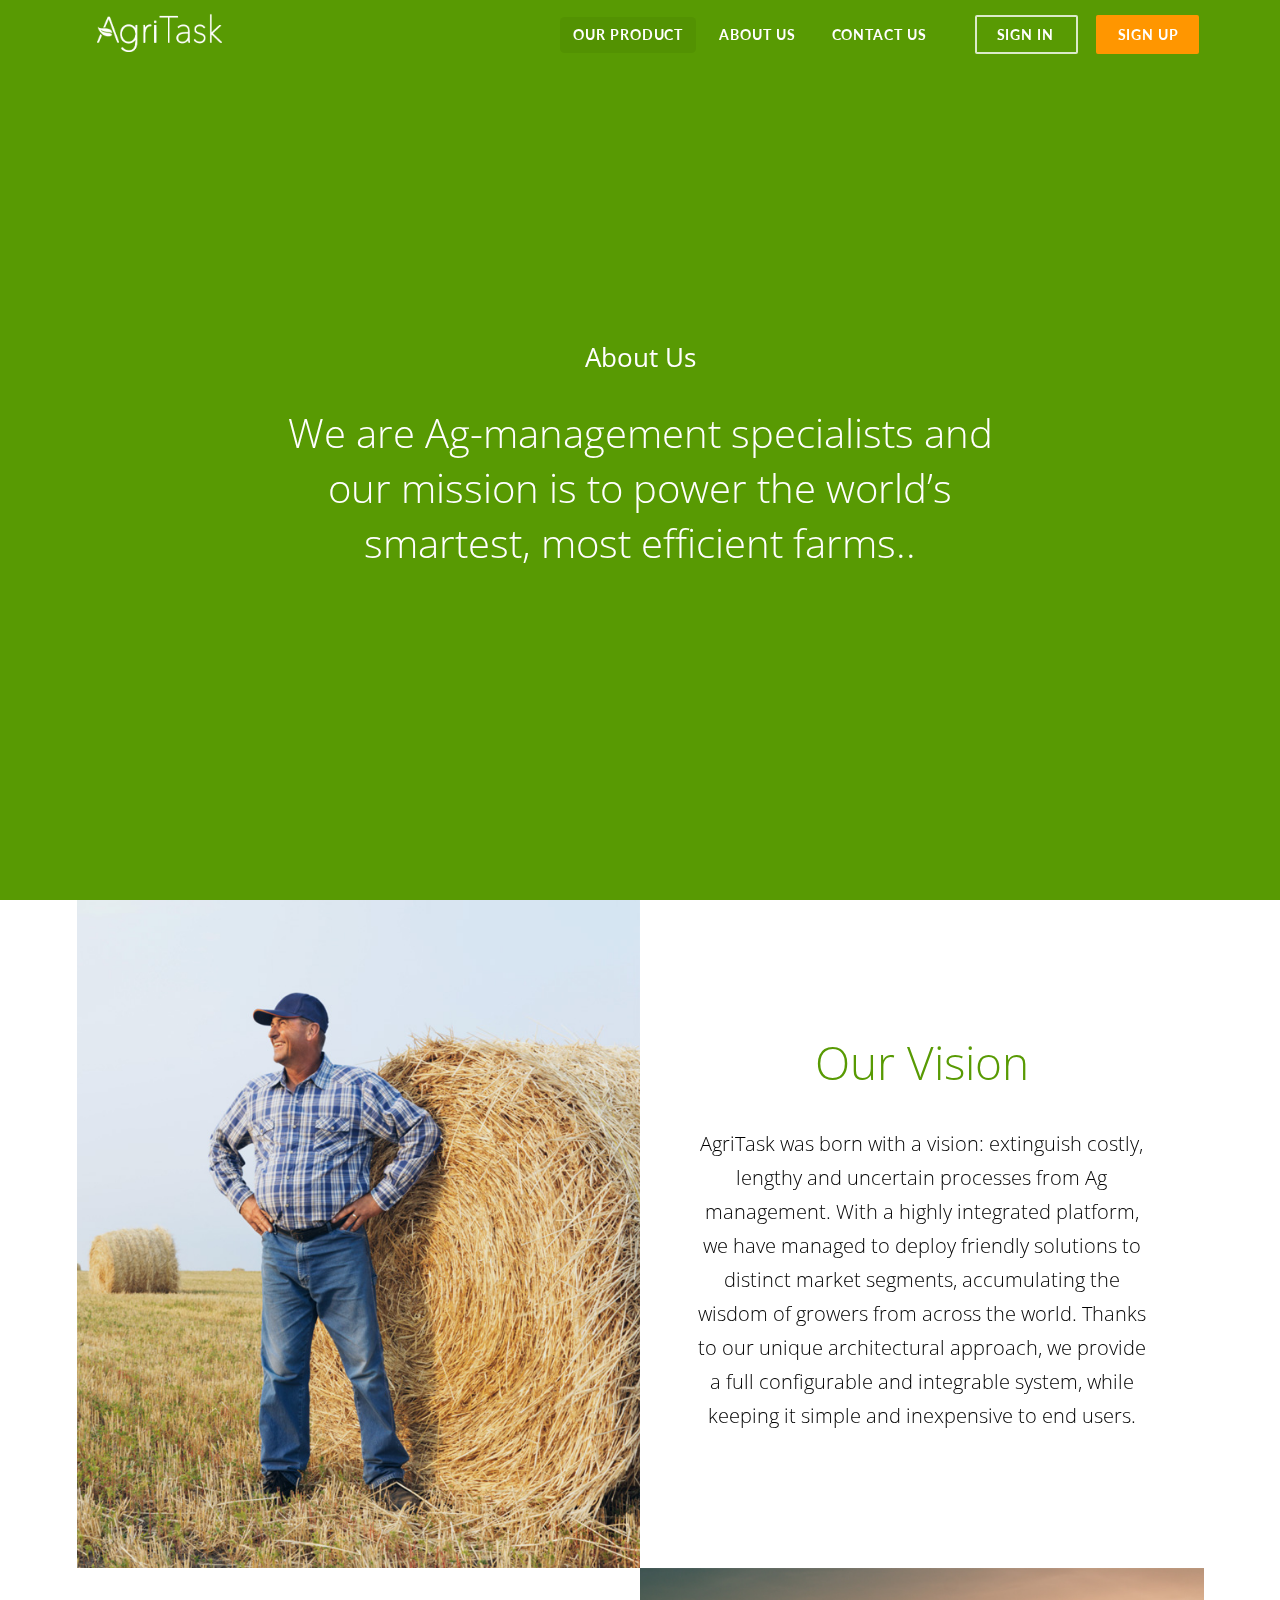
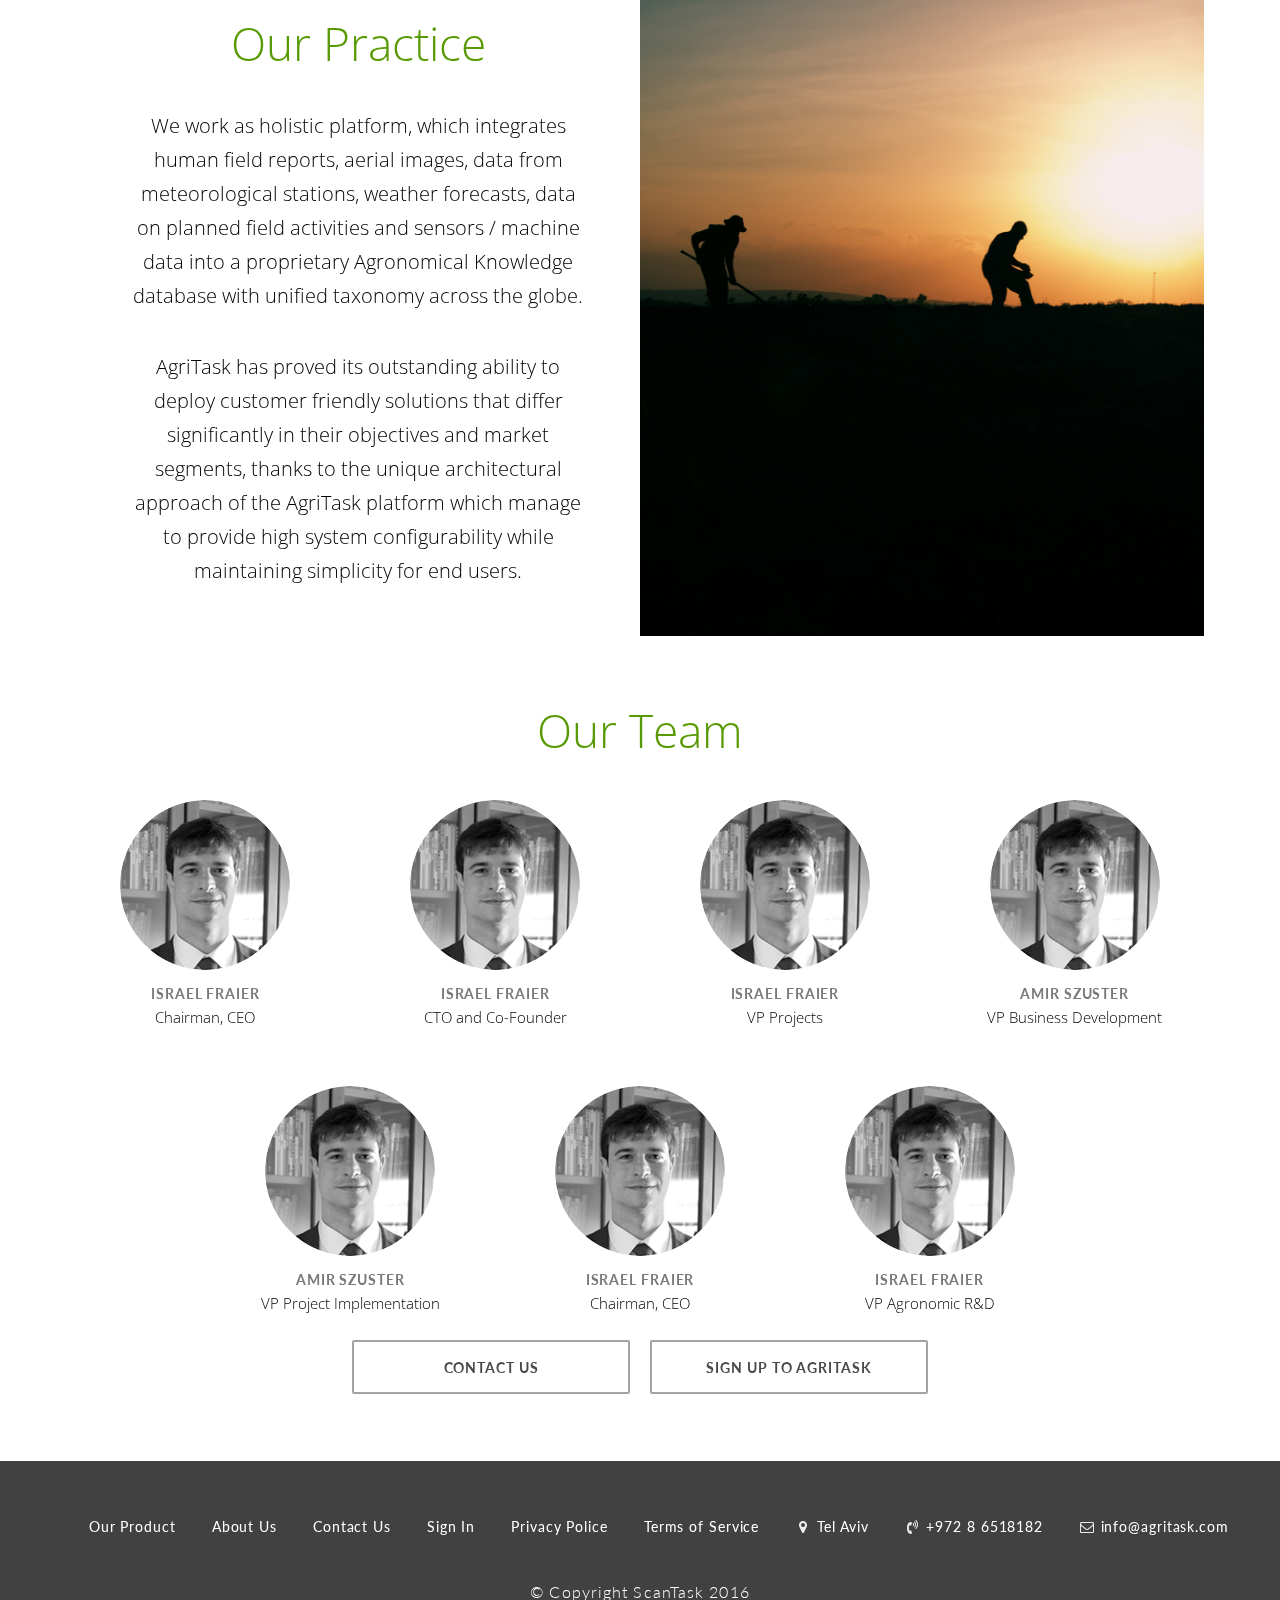
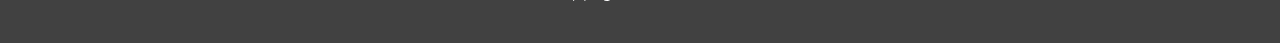
==== agritask/about-us.html @ ea3a4d29 "fixes from latest" ====
<!DOCTYPE html>
<html lang="en">
<head>
  <meta charset="UTF-8">
  <title>Agri task</title>
  <meta name="description" content="">
  <meta name="title" content="">
  <meta name="author" content="">
  <meta name="viewport" content="width=device-width, initial-scale=1, maximum-scale=1">

      <!-- =========================
        FAV AND TOUCH ICONS  
        ============================== -->
        <link rel="icon" href="favicon.ico">
<!--         <link rel="apple-touch-icon" href="images/apple-touch-icon.png">
        <link rel="apple-touch-icon" sizes="32x32" href="images/fav_icon32x32.png">
        <link rel="apple-touch-icon" sizes="48x48" href="images/fav_icon48x48.png">
        <link rel="apple-touch-icon" sizes="256x256" href="images/fav_icon256x256.png">  -->



        <!-- add your styles here -->

        <link rel="stylesheet" type="text/css" href="stylesheets/semantic.min.css">
        <link rel="stylesheet" type="text/css" href="stylesheets/owl.carousel.css">
        <link rel="stylesheet" type="text/css" href="stylesheets/screen.css"/>

        <!-- add your styles here -->
      </head>
      <body>


        <!-- main-wrapper start-->
        <header class="mobile-only">
          <a href="javascript:void(0)" class="mobile-btn">
            <i class="sidebar icon"></i>
          </a>
          <a href="index.html" class="mobile-logo">
            <img src="images/Logo.png">
          </a>
        </header>
        <div class="pushable start-page">

          <!-- mobile menu start -->
          <div class="ui left vertical menu right sidebar hidden mobile-menu">
            <a href="index.html" class="item active">Our product</a>
            <a href="about-us.html" class="item">About us </a>
            <a href="#" class="item">Contact us </a>
          </div>
          <!-- mobile menu end -->

          <div class="pusher">
            <div class="loader"></div>

            <!-- desktop-header-start -->
            <header class="desktop-only">
              <div class="ui top secondary menu desktop-menu main-menu">
                <div class="ui container">
                  <div class="item logo">
                    <a href="index.html">
                      <img src="images/Logo_white.png">
                      <img class="scroll-logo" src="images/Logo.png">
                    </a>
                  </div>
                  <div class="right menu">
                    <a href="index.html" class="item see-below active">Our product</a>
                    <a href="about-us.html" class="item">About us </a>
                    <a href="#" class="item">Contact us </a>
                    <div class="right menu sign-buttons">
                      <a href="#" class="item sign">Sign in </a>
                      <a href="#" class="item sign active">Sign up </a>
                    </div>
                  </div>
                </div>
              </div>
            </header>
            <!-- desktop-header-end -->

            <!-- main-content-start -->
            <main>
              <div class="loader"></div>
              <section class="hero-background-about-us" style="background-image: linear-gradient(to bottom, rgba(88,154,3,1), rgba(88,154,3,1));">
                <div class="ui container">
                  <div class="hero-text-wrap">
                    <h1>
                      About Us
                    </h1>
                    <p class="sub-header">
                      We are Ag-management specialists and our mission is to power the world’s smartest, most efficient farms..
                    </p>
                  </div>
                </div>
              </section>
              <section class="teaser-with-text-wrap left-img about-us">
                <div class="ui container">
                  <div class="teaser-text-flex-wrap">
                   <div class="teaser-text-block">
                     <h2>
                       Our Vision
                     </h2>
                     <p>
                      AgriTask was born with a vision: extinguish costly, lengthy and uncertain processes from Ag management. With a highly integrated platform, we have managed to deploy friendly solutions to distinct market segments, accumulating the wisdom of growers from across the world. Thanks to our unique architectural approach, we provide a full configurable and integrable system, while keeping it simple and inexpensive to end users.
                    </p>
                  </div>
                  <div class="teaser-img-block" style="background-image: linear-gradient(180deg, rgba(0, 0, 0, 0), rgba(0, 0, 0, 0)), url(images/farmer_about.jpg);"></div>
                </div>
              </div>
            </section>
            <section class="teaser-with-text-wrap about-us">
              <div class="ui container">

                <div class="teaser-text-flex-wrap">
                 <div class="teaser-text-block">
                   <h2>
                     Our Practice
                   </h2>
                   <p>
                    We work as holistic platform, which integrates human field reports, aerial images, data from meteorological stations, weather forecasts, data on planned field activities and sensors / machine data into a proprietary Agronomical Knowledge database with unified taxonomy across the globe. 
                  </p>
                  <p>
                    AgriTask has proved its outstanding ability to deploy customer friendly solutions that differ significantly in their objectives and market segments, thanks to the unique architectural approach of the AgriTask platform which manage to provide high system configurability while maintaining simplicity for end users.
                  </p>
                </div>
                <div class="teaser-img-block" style="background-image: linear-gradient(180deg, rgba(0, 0, 0, 0), rgba(0, 0, 0, 0)), url(images/workers_about.jpg);"></div>
              </div>
            </div>
          </section>
          <section class="our-team">
            <div class="ui container">
              <h2>
                Our Team
              </h2>
              <div class="ui four column centered doubling grid">
                <div class="column">
                  <div class="single-team-user-wrap">
                    <img src="images/about pictures/Amir_hover.png" alt="">
                    <div class="team-user-text">
                      <h5>Israel Fraier</h5>
                      <p>Chairman, CEO</p>
                    </div>
                  </div>
                </div>
                <div class="column">
                  <div class="single-team-user-wrap">
                    <img src="images/about pictures/Amir_hover.png" alt="">
                    <div class="team-user-text">
                      <h5>Israel Fraier</h5>
                      <p>CTO and Co-Founder</p>
                    </div>
                  </div>
                </div>
                <div class="column">
                  <div class="single-team-user-wrap">
                    <img src="images/about pictures/Amir_hover.png" alt="">
                    <div class="team-user-text">
                      <h5>Israel Fraier</h5>
                      <p>VP Projects</p>
                    </div>
                  </div>
                </div>
                <div class="column">
                  <div class="single-team-user-wrap">
                    <img src="images/about pictures/Amir_hover.png" alt="">
                    <div class="team-user-text">
                      <h5>Amir Szuster</h5>
                      <p>VP Business Development</p>
                    </div>
                  </div>
                </div>
                <div class="column">
                  <div class="single-team-user-wrap">
                    <img src="images/about pictures/Amir_hover.png" alt="">
                    <div class="team-user-text">
                      <h5>Amir Szuster</h5>
                      <p>VP Project Implementation</p>
                    </div>
                  </div>
                </div>
                <div class="column">
                  <div class="single-team-user-wrap">
                    <img src="images/about pictures/Amir_hover.png" alt="">
                    <div class="team-user-text">
                      <h5>Israel Fraier</h5>
                      <p>Chairman, CEO</p>
                    </div>
                  </div>
                </div>
                <div class="column">
                  <div class="single-team-user-wrap">
                    <img src="images/about pictures/Amir_hover.png" alt="">
                    <div class="team-user-text">
                      <h5>Israel Fraier</h5>
                      <p>VP Agronomic R&amp;D</p>
                    </div>
                  </div>
                </div>
              </div>
              <div class="wrapper-sinup-btns">
                <div class="signup-btns">
                  <a href="#">Contact US</a>
                  <a href="#">SIGN UP to agritask</a>
                </div>
              </div>
            </div>
          </section>
        </main>
        <!-- main-content-end -->

        <!-- main-footer-start -->
        <footer>
          <div class="ui container">
            <div class="ui secondary menu sitemap-menu">
              <a href="#" class="item">
                Our Product
              </a>
              <a href="#" class="item">
                About Us
              </a>
              <a href="#" class="item">
                Contact Us
              </a>
              <a href="#" class="item">
                Sign In
              </a>
              <a href="#" class="item">
                Privacy Police
              </a>
              <a href="#" class="item">
                Terms of Service
              </a>
              <div class="right menu">
                <a href="#" class="ui item">
                  <i class="marker icon"></i>
                  Tel Aviv
                </a>
                <a href="#" class="ui item">
                  <i class="volume control phone icon"></i>
                  +972 8 6518182
                </a>
                <a href="#" class="ui item">
                  <i class="mail outline icon"></i>
                  info@agritask.com
                </a>
              </div>
            </div>
            <p class="copyright">
              © Copyright ScanTask 2016
            </p>
          </div>
        </footer>
        <!-- main-footer-end -->
      </div>
    </div>

    <!-- main-wrapper end -->

    <!-- add your scripts here -->

    <script src="js/jquery-2.2.3.min.js"></script>
    <script src="js/semantic.min.js"></script>
    <script src="js/owl.carousel.min.js"></script>
    <script src="js/init.js"></script>

    <!-- add your scripts here -->
  </body>
  </html>
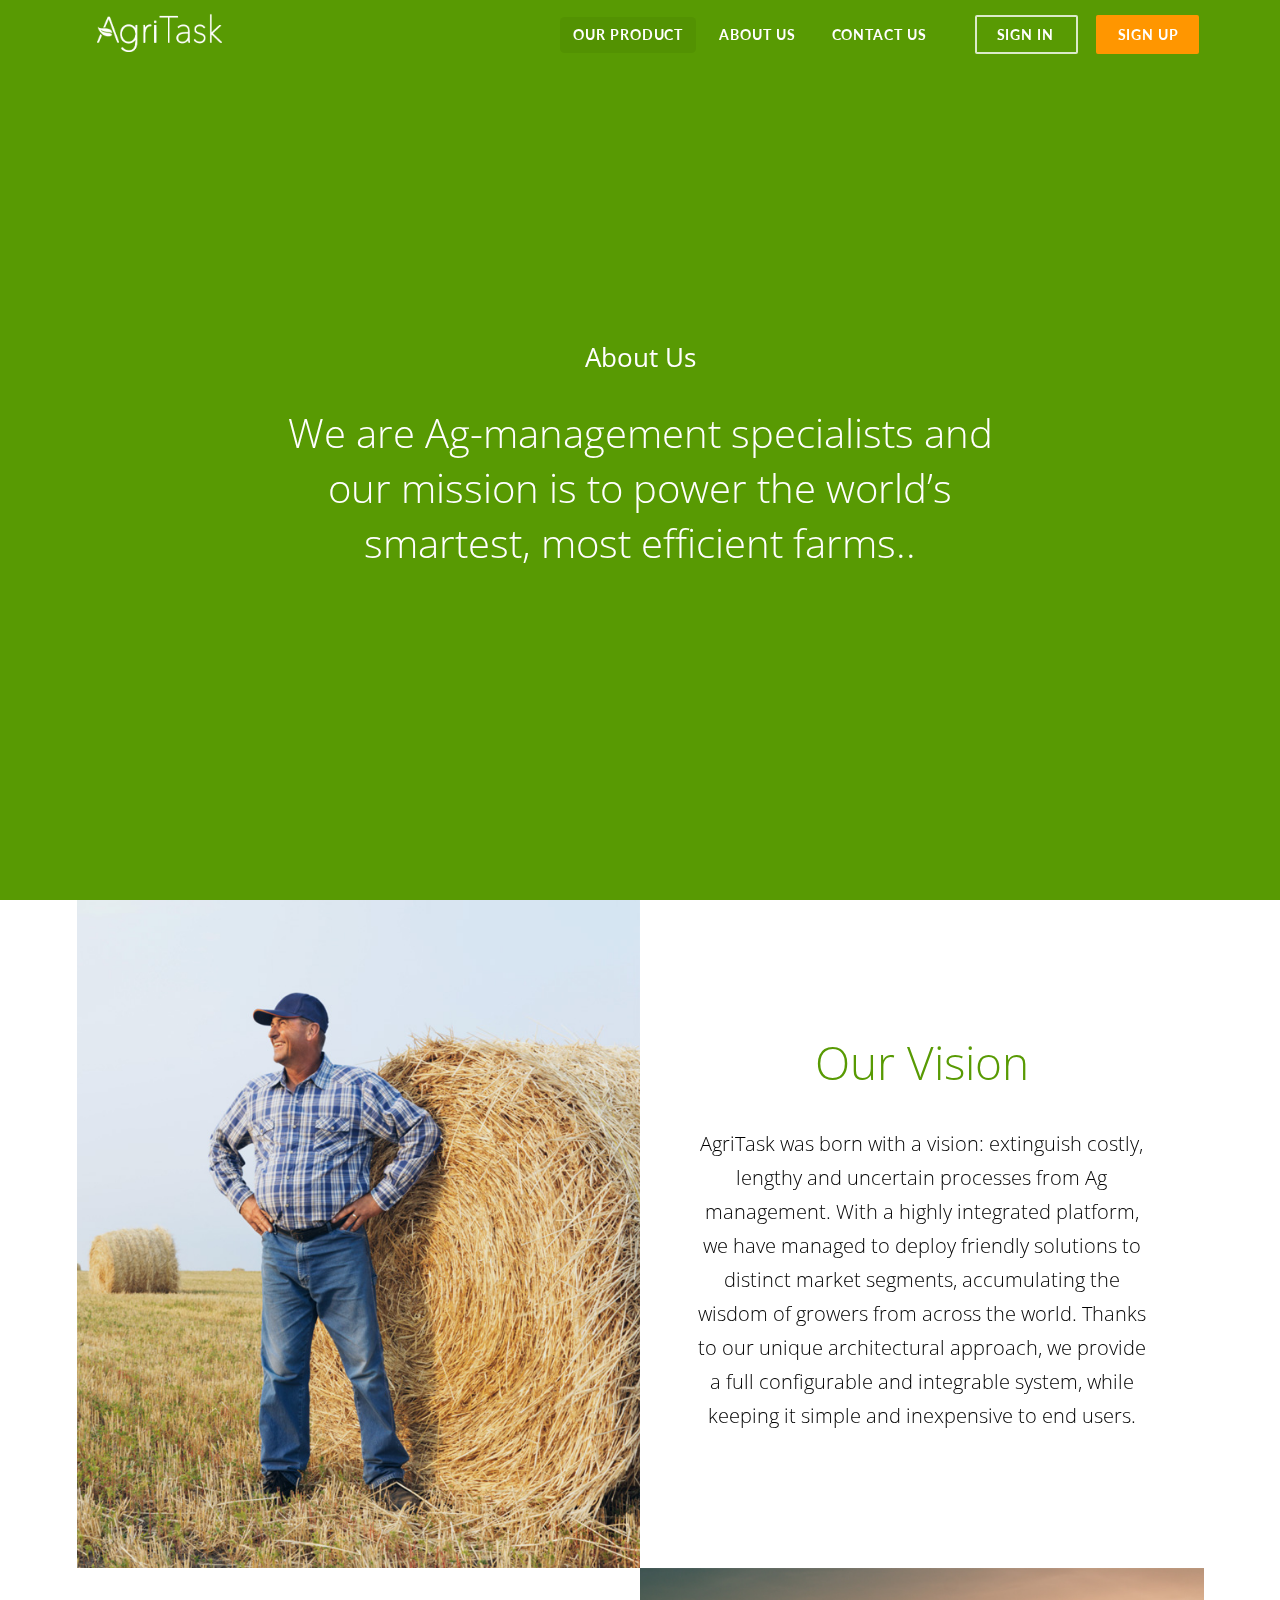
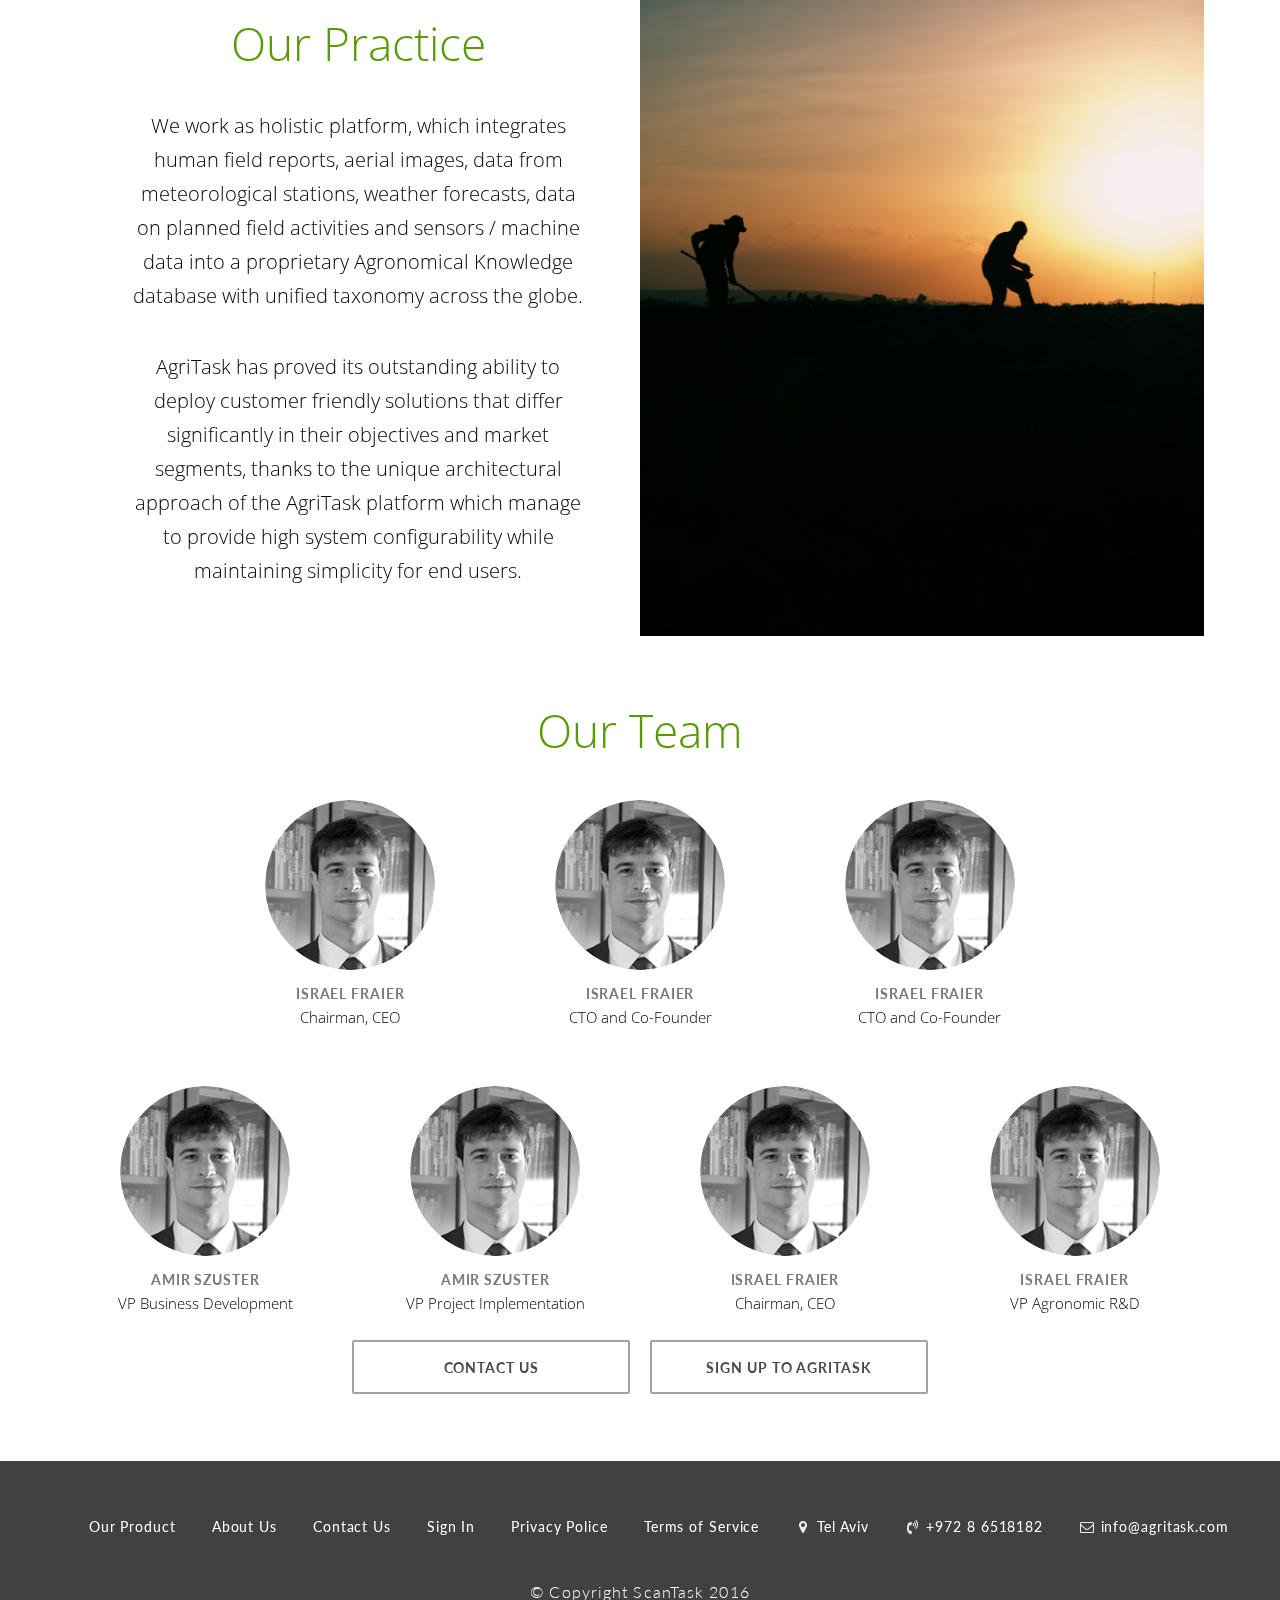
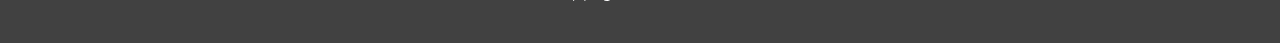
==== commit 4519229e: "member item changed position" ====
--- a/agritask/about-us.html
+++ b/agritask/about-us.html
@@ -154,10 +154,21 @@
                     <img src="images/about pictures/Amir_hover.png" alt="">
                     <div class="team-user-text">
                       <h5>Israel Fraier</h5>
+                      <p>CTO and Co-Founder</p>
+                    </div>
+                  </div>
+                </div>
+                <div class="column mobile-only">
+                  <div class="single-team-user-wrap">
+                    <img src="images/about pictures/Amir_hover.png" alt="">
+                    <div class="team-user-text">
+                      <h5>Israel Fraier</h5>
                       <p>VP Projects</p>
                     </div>
                   </div>
                 </div>
+              </div>
+              <div class="ui four column centered doubling grid">
                 <div class="column">
                   <div class="single-team-user-wrap">
                     <img src="images/about pictures/Amir_hover.png" alt="">
@@ -185,7 +196,7 @@
                     </div>
                   </div>
                 </div>
-                <div class="column">
+                <div class="column  desktop-only">
                   <div class="single-team-user-wrap">
                     <img src="images/about pictures/Amir_hover.png" alt="">
                     <div class="team-user-text">
